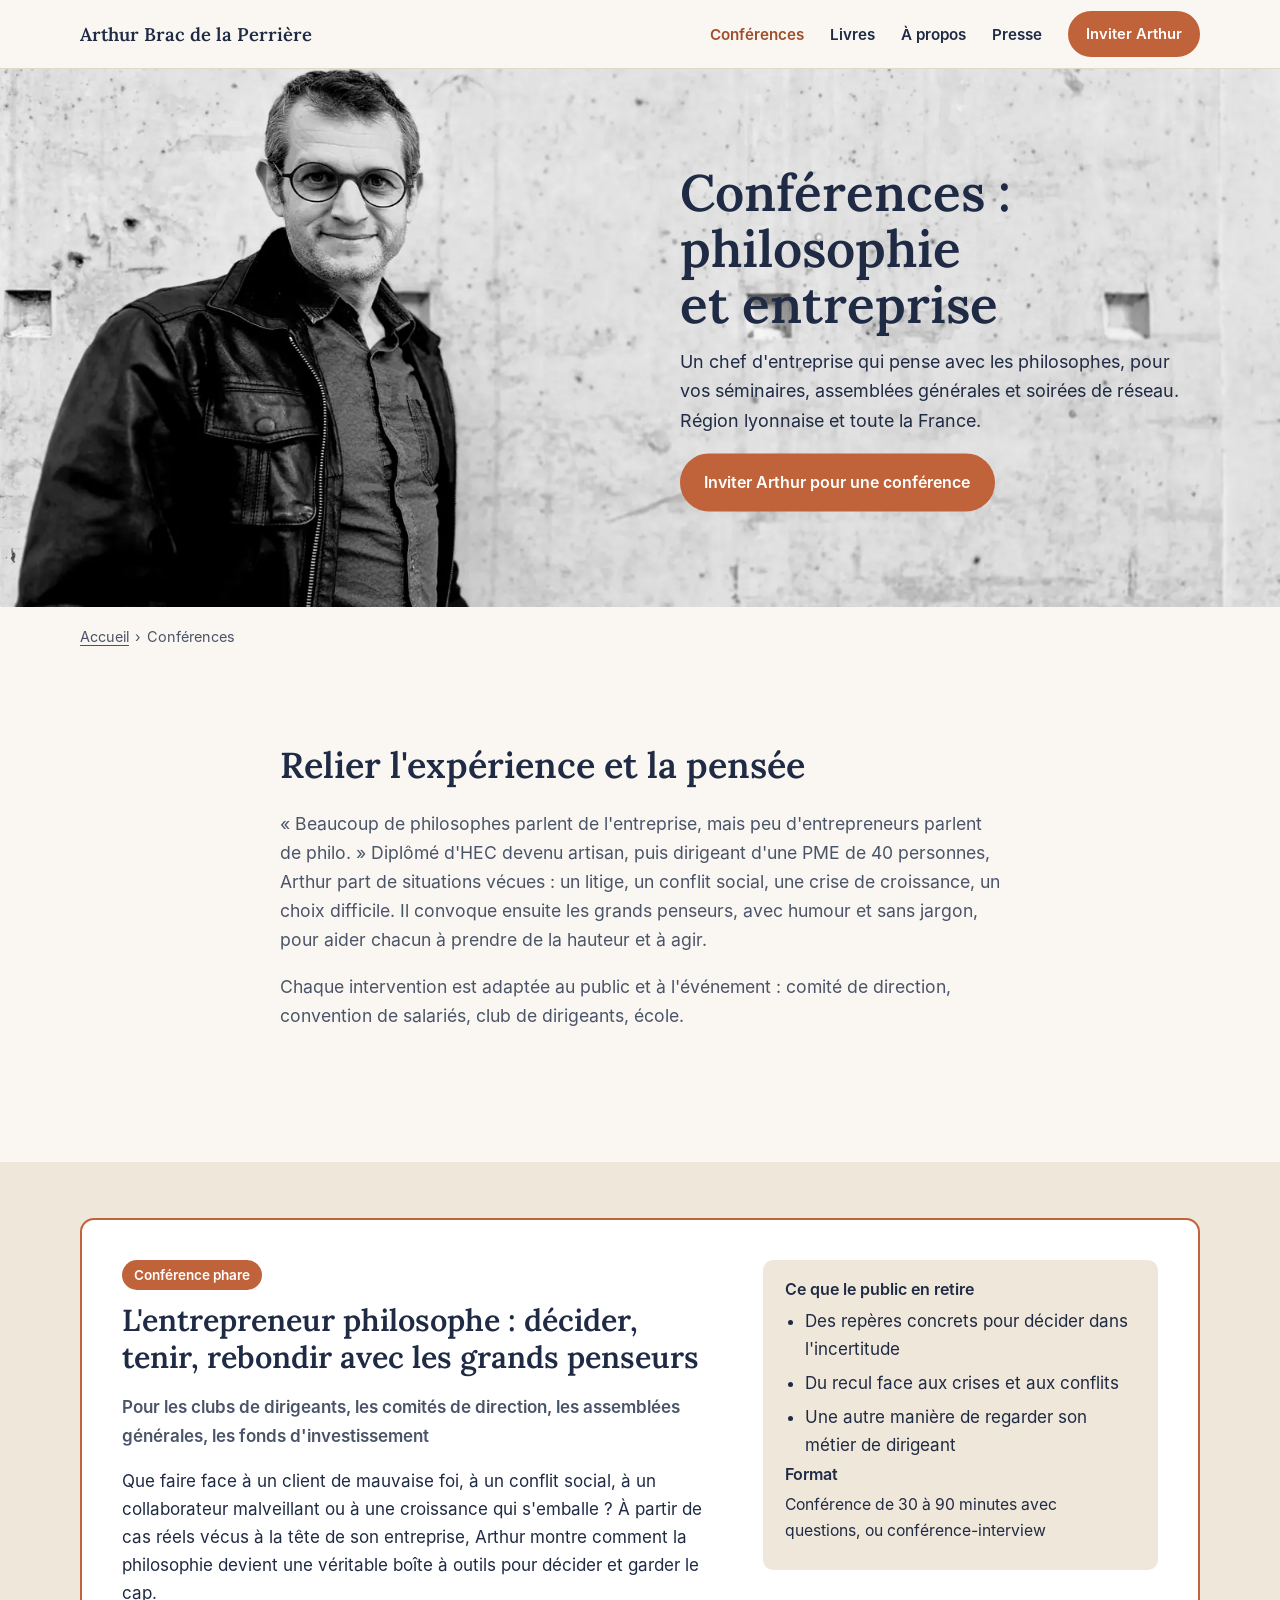
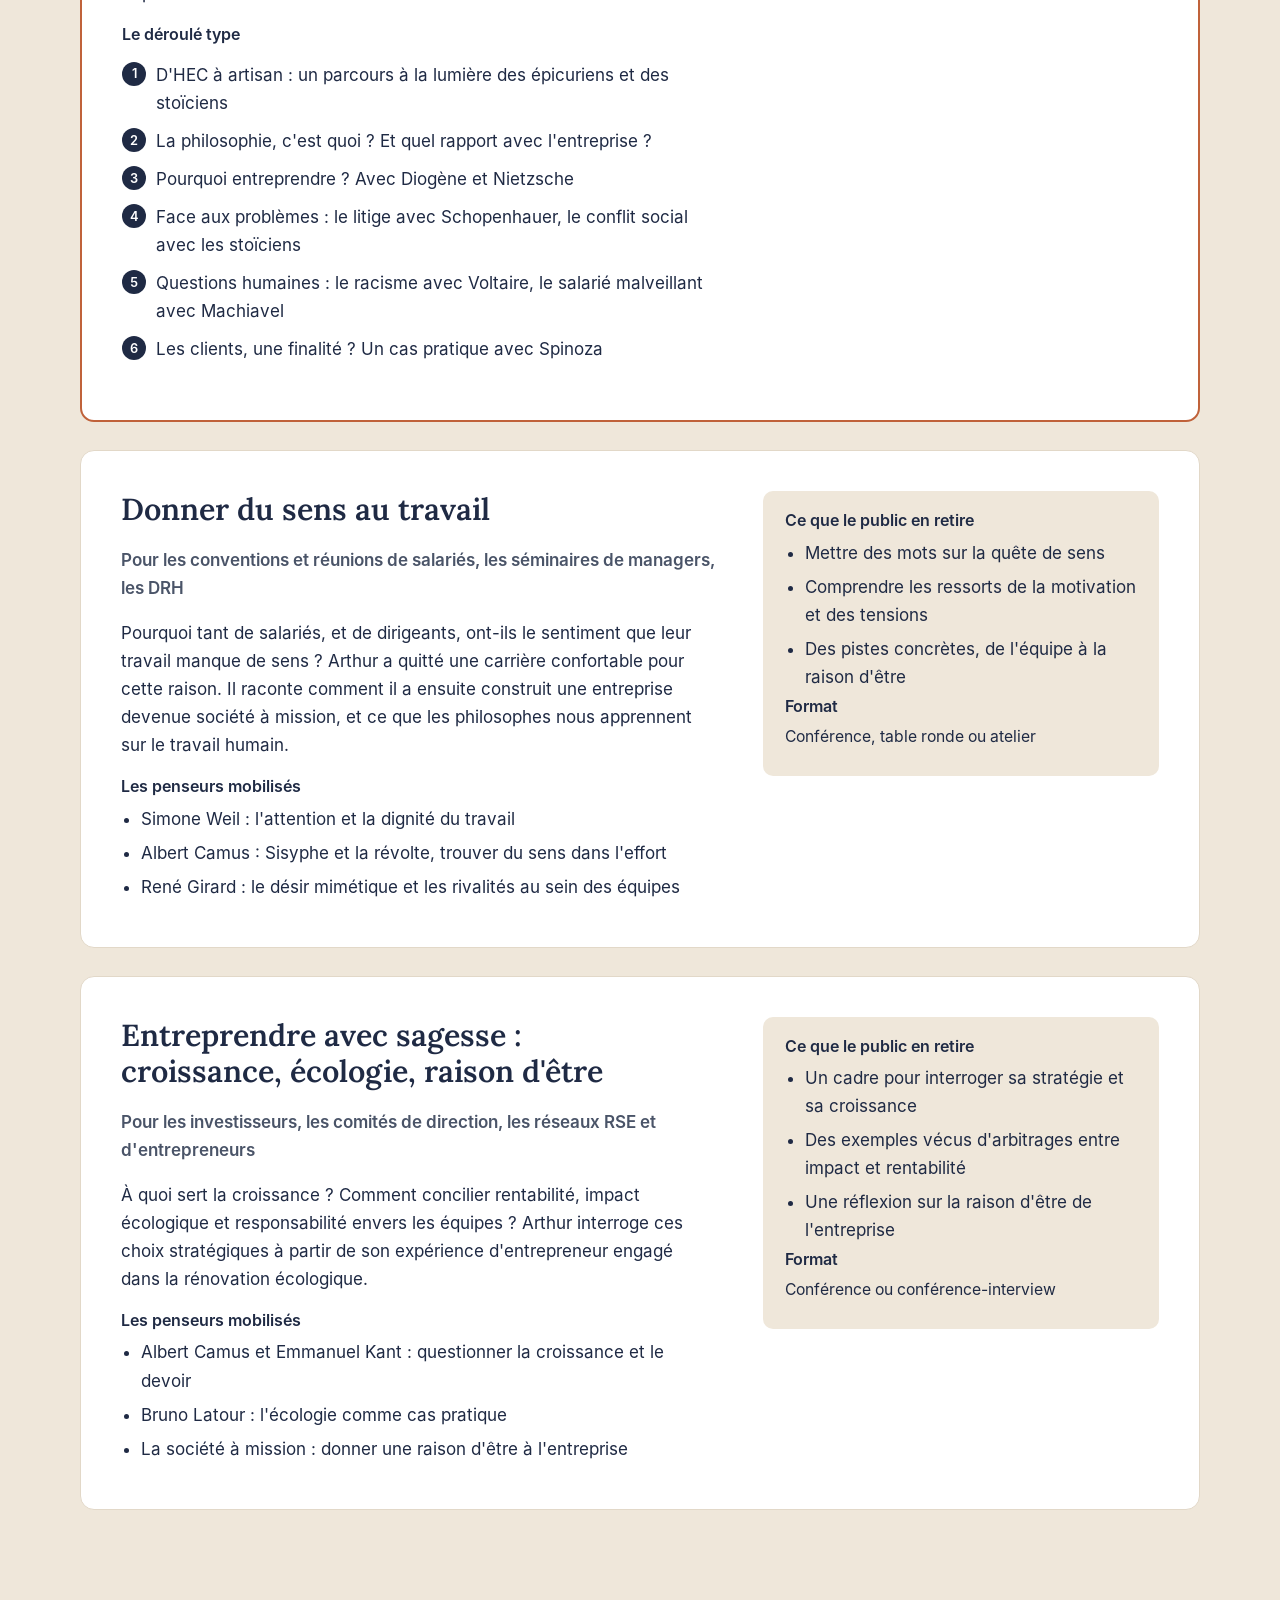
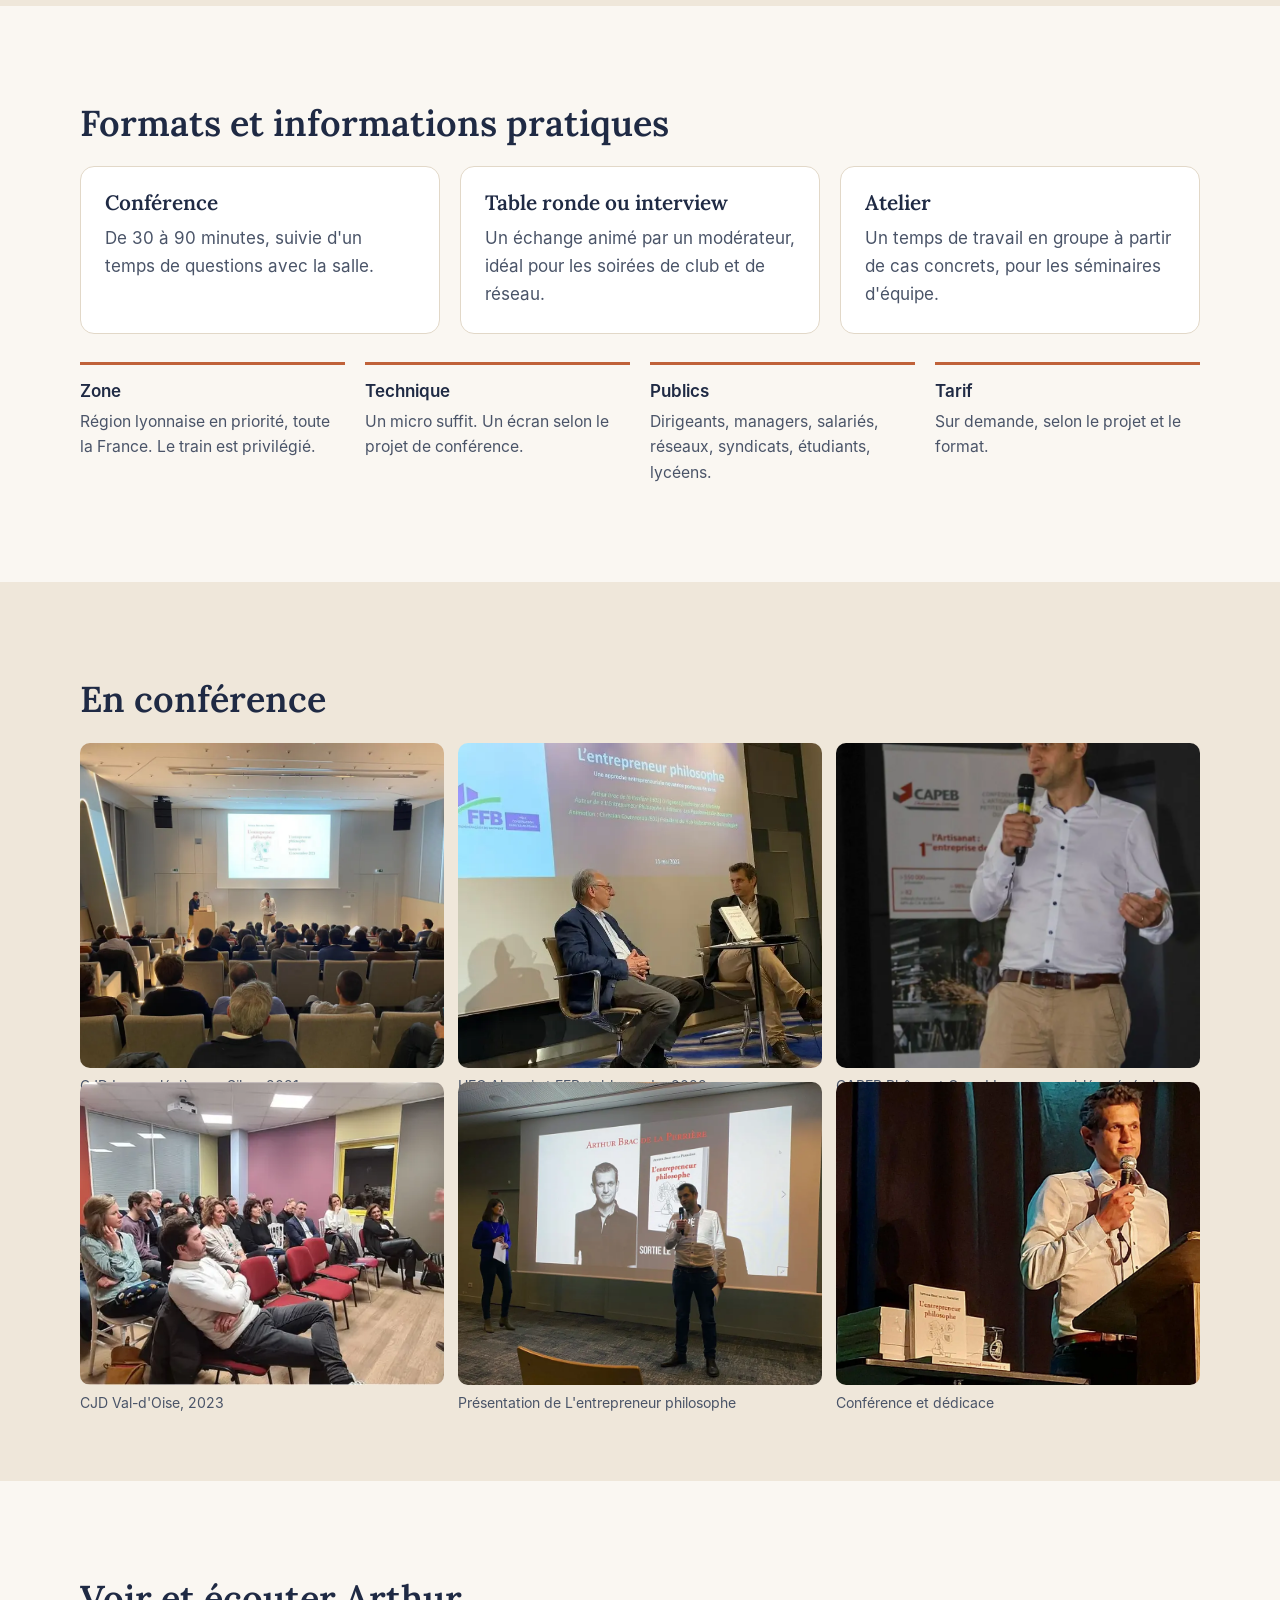
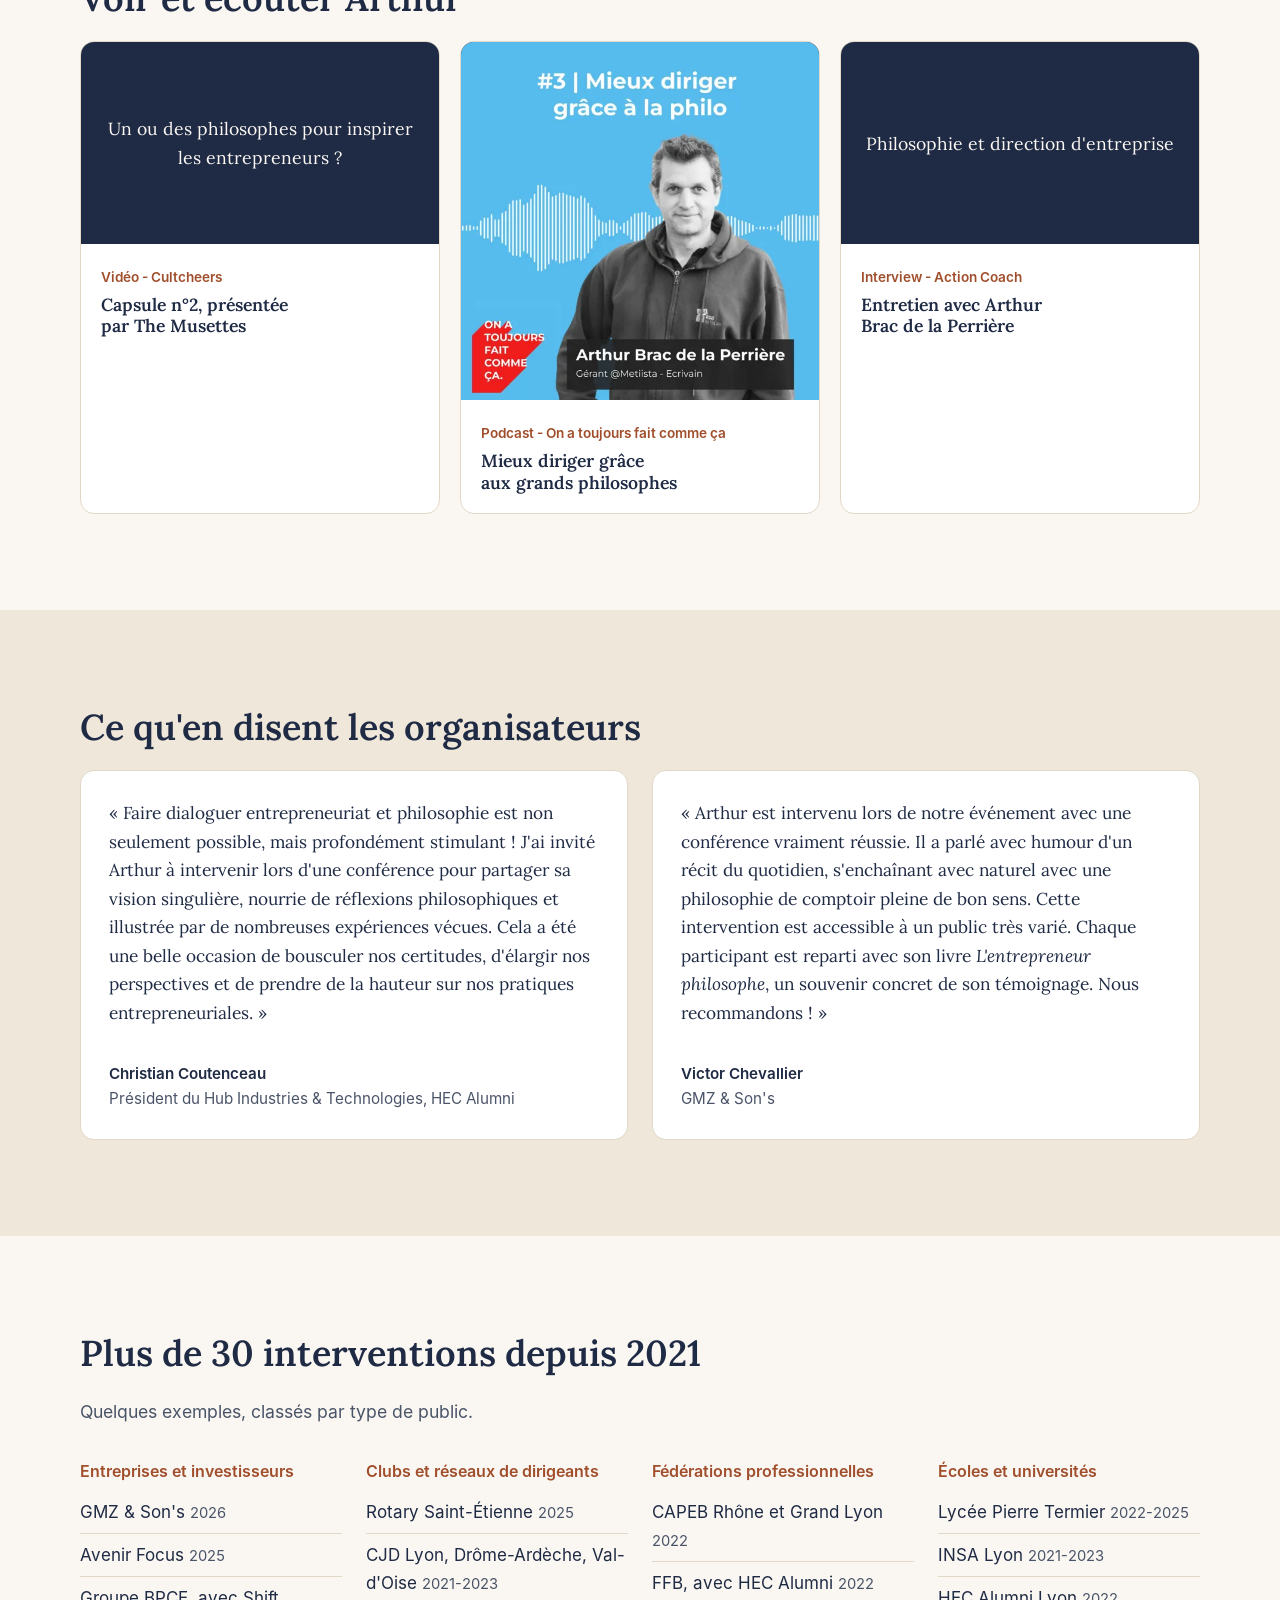
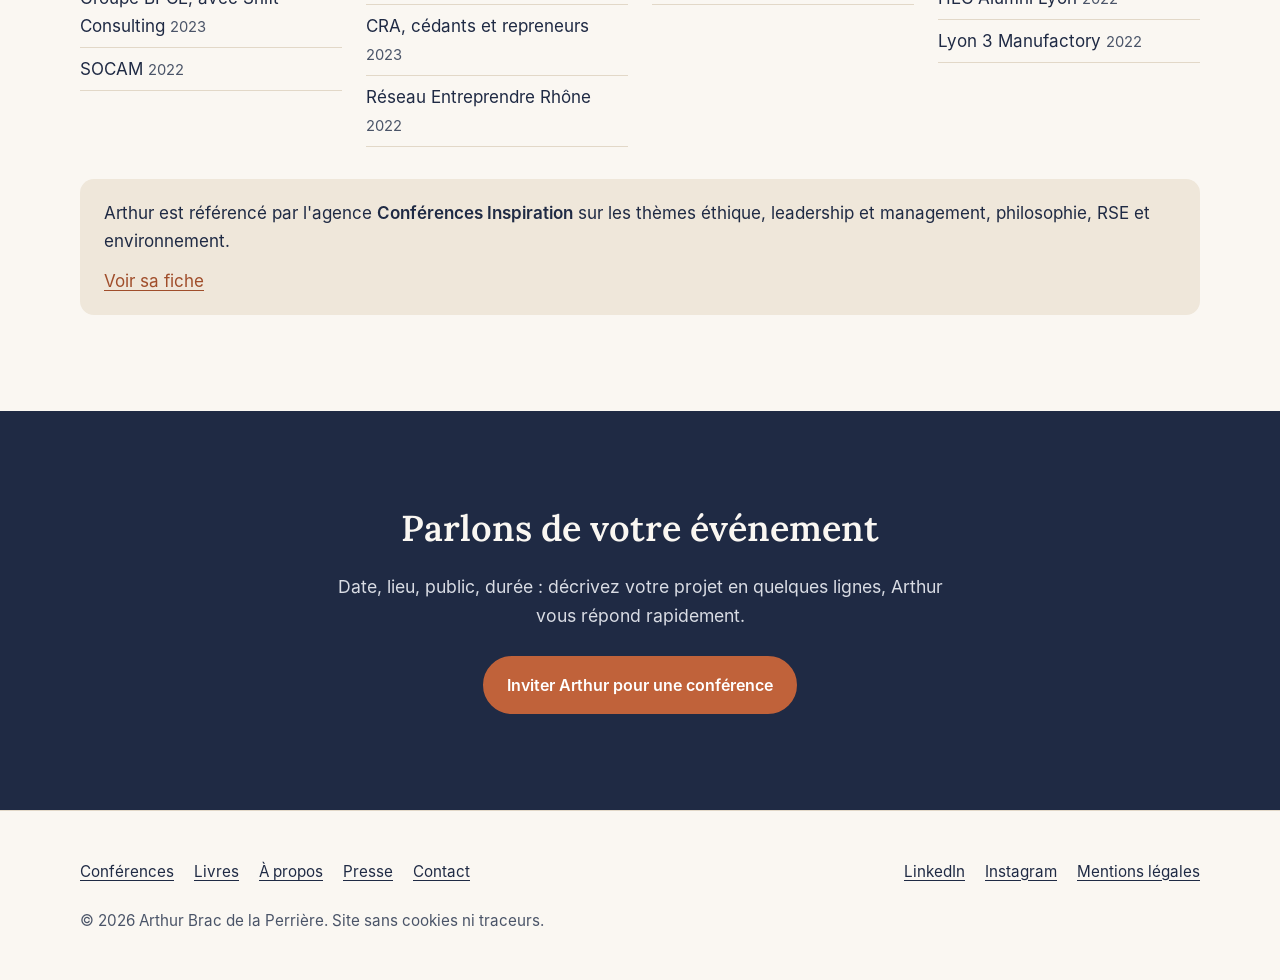
==== conferences/index.html @ 0fbf5bea "Page Conférences - première version ; espaces insécables" ====
<!doctype html>
<html lang="fr">
<head>
  <meta charset="utf-8">
  <meta name="viewport" content="width=device-width, initial-scale=1">
  <title>Conférences philosophie et entreprise, sens au travail - Arthur Brac de la Perrière</title>
  <meta name="description" content="Conférencier à Lyon et dans toute la France&nbsp;: philosophie et management, sens au travail, entrepreneuriat. Un chef d'entreprise qui utilise la philosophie, pour vos séminaires, AG et soirées de réseau.">
  <link rel="canonical" href="https://arthurbrac.fr/conferences/">

  <meta property="og:type" content="website">
  <meta property="og:locale" content="fr_FR">
  <meta property="og:site_name" content="Arthur Brac de la Perrière">
  <meta property="og:title" content="Conférences&nbsp;: l'entrepreneur philosophe, le sens au travail">
  <meta property="og:description" content="Des conférences qui relient l'expérience d'un chef d'entreprise et la pensée des grands philosophes. Lyon et toute la France.">
  <meta property="og:url" content="https://arthurbrac.fr/conferences/">
  <meta property="og:image" content="https://arthurbrac.fr/assets/img/partage.jpg">
  <meta name="twitter:card" content="summary_large_image">

  <link rel="preload" href="../assets/fonts/lora-var.woff" as="font" type="font/woff" crossorigin>
  <link rel="stylesheet" href="../assets/css/style.css">
  <link rel="icon" href="../assets/img/favicon.svg" type="image/svg+xml">

  <script type="application/ld+json">
  {
    "@context": "https://schema.org",
    "@graph": [
      {
        "@type": "Service",
        "name": "Conférences : philosophie et entreprise",
        "serviceType": "Conférence",
        "description": "Conférences pour dirigeants, managers et salariés sur la philosophie appliquée à l'entreprise, le sens au travail et l'entrepreneuriat.",
        "provider": { "@type": "Person", "@id": "https://arthurbrac.fr/#arthur", "name": "Arthur Brac de la Perrière", "url": "https://arthurbrac.fr/" },
        "areaServed": [ { "@type": "City", "name": "Lyon" }, { "@type": "Country", "name": "France" } ],
        "hasOfferCatalog": {
          "@type": "OfferCatalog",
          "name": "Conférences",
          "itemListElement": [
            { "@type": "Offer", "itemOffered": { "@type": "Service", "name": "L'entrepreneur philosophe : décider, tenir, rebondir avec les grands penseurs" } },
            { "@type": "Offer", "itemOffered": { "@type": "Service", "name": "Donner du sens au travail" } },
            { "@type": "Offer", "itemOffered": { "@type": "Service", "name": "Entreprendre avec sagesse" } }
          ]
        }
      },
      {
        "@type": "BreadcrumbList",
        "itemListElement": [
          { "@type": "ListItem", "position": 1, "name": "Accueil", "item": "https://arthurbrac.fr/" },
          { "@type": "ListItem", "position": 2, "name": "Conférences", "item": "https://arthurbrac.fr/conferences/" }
        ]
      }
    ]
  }
  </script>
</head>
<body>
  <a class="lien-evitement" href="#contenu">Aller au contenu</a>

  <header class="entete">
    <div class="conteneur entete__barre">
      <a class="marque" href="../">Arthur Brac de la Perrière</a>
      <button class="menu-bouton" type="button" aria-expanded="false" aria-controls="menu">Menu</button>
      <nav class="nav" id="menu" aria-label="Menu principal">
        <ul>
          <li><a href="./" aria-current="page">Conférences</a></li>
          <li><a href="../livres/">Livres</a></li>
          <li><a href="../a-propos/">À propos</a></li>
          <li><a href="../presse/">Presse</a></li>
          <li><a class="bouton" href="../contact/">Inviter Arthur</a></li>
        </ul>
      </nav>
    </div>
  </header>

  <main id="contenu">

    <!-- Bandeau -->
    <section class="bandeau">
      <img class="bandeau__image" src="../assets/img/photos/arthur-nb-large-1600.webp"
           srcset="../assets/img/photos/arthur-nb-large-800.webp 800w, ../assets/img/photos/arthur-nb-large-1600.webp 1600w"
           sizes="100vw" alt="Arthur Brac de la Perrière devant un mur de béton, en noir et blanc" width="1600" height="901" fetchpriority="high">
      <div class="bandeau__texte">
        <h1>Conférences&nbsp;: philosophie et entreprise</h1>
        <p>Un chef d'entreprise qui pense avec les philosophes, pour vos séminaires, assemblées générales et soirées de réseau. Région lyonnaise et toute la France.</p>
        <a class="bouton" href="../contact/">Inviter Arthur pour une conférence</a>
      </div>
    </section>

    <nav class="conteneur ariane" aria-label="Fil d'Ariane">
      <ol><li><a href="../">Accueil</a></li><li>Conférences</li></ol>
    </nav>

    <!-- Intro -->
    <section class="section" aria-labelledby="titre-approche">
      <div class="conteneur section__intro">
        <h2 id="titre-approche">Relier l'expérience et la pensée</h2>
        <p>«&nbsp;Beaucoup de philosophes parlent de l'entreprise, mais peu d'entrepreneurs parlent de philo.&nbsp;» Diplômé d'HEC devenu artisan, puis dirigeant d'une PME de 40 personnes, Arthur part de situations vécues&nbsp;: un litige, un conflit social, une crise de croissance, un choix difficile. Il convoque ensuite les grands penseurs, avec humour et sans jargon, pour aider chacun à prendre de la hauteur et à agir.</p>
        <p>Chaque intervention est adaptée au public et à l'événement&nbsp;: comité de direction, convention de salariés, club de dirigeants, école.</p>
      </div>
    </section>

    <!-- Les 3 conférences -->
    <section class="section section--sable" aria-labelledby="titre-catalogue" style="padding-top:56px">
      <div class="conteneur">
        <h2 id="titre-catalogue" class="visuellement-cache">Les conférences</h2>
        <div class="conf-liste">

          <article class="conf conf--phare" id="entrepreneur-philosophe">
            <div>
              <span class="conf__badge">Conférence phare</span>
              <h2>L'entrepreneur philosophe&nbsp;: décider, tenir, rebondir avec les grands penseurs</h2>
              <p class="conf__pour">Pour les clubs de dirigeants, les comités de direction, les assemblées générales, les fonds d'investissement</p>
              <p>Que faire face à un client de mauvaise foi, à un conflit social, à un collaborateur malveillant ou à une croissance qui s'emballe&nbsp;? À partir de cas réels vécus à la tête de son entreprise, Arthur montre comment la philosophie devient une véritable boîte à outils pour décider et garder le cap.</p>
              <h3>Le déroulé type</h3>
              <ol class="deroule">
                <li>D'HEC à artisan&nbsp;: un parcours à la lumière des épicuriens et des stoïciens</li>
                <li>La philosophie, c'est quoi&nbsp;? Et quel rapport avec l'entreprise&nbsp;?</li>
                <li>Pourquoi entreprendre&nbsp;? Avec Diogène et Nietzsche</li>
                <li>Face aux problèmes&nbsp;: le litige avec Schopenhauer, le conflit social avec les stoïciens</li>
                <li>Questions humaines&nbsp;: le racisme avec Voltaire, le salarié malveillant avec Machiavel</li>
                <li>Les clients, une finalité&nbsp;? Un cas pratique avec Spinoza</li>
              </ol>
            </div>
            <aside class="conf__cote">
              <h3>Ce que le public en retire</h3>
              <ul>
                <li>Des repères concrets pour décider dans l'incertitude</li>
                <li>Du recul face aux crises et aux conflits</li>
                <li>Une autre manière de regarder son métier de dirigeant</li>
              </ul>
              <h3>Format</h3>
              <p>Conférence de 30 à 90 minutes avec questions, ou conférence-interview</p>
            </aside>
          </article>

          <article class="conf" id="sens-au-travail">
            <div>
              <h2>Donner du sens au travail</h2>
              <p class="conf__pour">Pour les conventions et réunions de salariés, les séminaires de managers, les DRH</p>
              <p>Pourquoi tant de salariés, et de dirigeants, ont-ils le sentiment que leur travail manque de sens&nbsp;? Arthur a quitté une carrière confortable pour cette raison. Il raconte comment il a ensuite construit une entreprise devenue société à mission, et ce que les philosophes nous apprennent sur le travail humain.</p>
              <h3>Les penseurs mobilisés</h3>
              <ul>
                <li>Simone Weil&nbsp;: l'attention et la dignité du travail</li>
                <li>Albert Camus&nbsp;: Sisyphe et la révolte, trouver du sens dans l'effort</li>
                <li>René Girard&nbsp;: le désir mimétique et les rivalités au sein des équipes</li>
              </ul>
            </div>
            <aside class="conf__cote">
              <h3>Ce que le public en retire</h3>
              <ul>
                <li>Mettre des mots sur la quête de sens</li>
                <li>Comprendre les ressorts de la motivation et des tensions</li>
                <li>Des pistes concrètes, de l'équipe à la raison d'être</li>
              </ul>
              <h3>Format</h3>
              <p>Conférence, table ronde ou atelier</p>
            </aside>
          </article>

          <article class="conf" id="entreprendre-avec-sagesse">
            <div>
              <h2>Entreprendre avec sagesse&nbsp;: croissance, écologie, raison d'être</h2>
              <p class="conf__pour">Pour les investisseurs, les comités de direction, les réseaux RSE et d'entrepreneurs</p>
              <p>À quoi sert la croissance&nbsp;? Comment concilier rentabilité, impact écologique et responsabilité envers les équipes&nbsp;? Arthur interroge ces choix stratégiques à partir de son expérience d'entrepreneur engagé dans la rénovation écologique.</p>
              <h3>Les penseurs mobilisés</h3>
              <ul>
                <li>Albert Camus et Emmanuel Kant&nbsp;: questionner la croissance et le devoir</li>
                <li>Bruno Latour&nbsp;: l'écologie comme cas pratique</li>
                <li>La société à mission&nbsp;: donner une raison d'être à l'entreprise</li>
              </ul>
            </div>
            <aside class="conf__cote">
              <h3>Ce que le public en retire</h3>
              <ul>
                <li>Un cadre pour interroger sa stratégie et sa croissance</li>
                <li>Des exemples vécus d'arbitrages entre impact et rentabilité</li>
                <li>Une réflexion sur la raison d'être de l'entreprise</li>
              </ul>
              <h3>Format</h3>
              <p>Conférence ou conférence-interview</p>
            </aside>
          </article>

        </div>
      </div>
    </section>

    <!-- Formats et infos pratiques -->
    <section class="section" aria-labelledby="titre-formats">
      <div class="conteneur">
        <h2 id="titre-formats">Formats et informations pratiques</h2>
        <div class="cartes-3">
          <div class="carte"><h3>Conférence</h3><p>De 30 à 90 minutes, suivie d'un temps de questions avec la salle.</p></div>
          <div class="carte"><h3>Table ronde ou interview</h3><p>Un échange animé par un modérateur, idéal pour les soirées de club et de réseau.</p></div>
          <div class="carte"><h3>Atelier</h3><p>Un temps de travail en groupe à partir de cas concrets, pour les séminaires d'équipe.</p></div>
        </div>
        <div class="infos">
          <div><strong>Zone</strong><p>Région lyonnaise en priorité, toute la France. Le train est privilégié.</p></div>
          <div><strong>Technique</strong><p>Un micro suffit. Un écran selon le projet de conférence.</p></div>
          <div><strong>Publics</strong><p>Dirigeants, managers, salariés, réseaux, syndicats, étudiants, lycéens.</p></div>
          <div><strong>Tarif</strong><p>Sur demande, selon le projet et le format.</p></div>
        </div>
      </div>
    </section>

    <!-- Galerie -->
    <section class="section section--sable" aria-labelledby="titre-galerie">
      <div class="conteneur">
        <h2 id="titre-galerie">En conférence</h2>
        <div class="galerie galerie--simple">
          <figure>
            <img src="../assets/img/conferences/cjd-lyon-salle-2021-1000.webp" alt="Arthur Brac de la Perrière en conférence devant une salle comble au CJD Lyon" width="1000" height="750" loading="lazy">
            <figcaption>CJD Lyon, plénière au Silex, 2021</figcaption>
          </figure>
          <figure>
            <img src="../assets/img/conferences/hec-ffb-table-ronde-2022-1000.webp" alt="Table ronde L'entrepreneur philosophe avec Christian Coutenceau, HEC Alumni et FFB" width="694" height="562" loading="lazy">
            <figcaption>HEC Alumni et FFB, table ronde, 2022</figcaption>
          </figure>
          <figure>
            <img src="../assets/img/conferences/capeb-assemblee-generale-2022-1000.webp" alt="Arthur Brac de la Perrière au micro lors de l'assemblée générale de la CAPEB" width="777" height="1419" loading="lazy" style="object-position: center 20%">
            <figcaption>CAPEB Rhône et Grand Lyon, assemblée générale, 2022</figcaption>
          </figure>
          <figure>
            <img src="../assets/img/conferences/cjd-95-echange-2023-1000.webp" alt="Arthur Brac de la Perrière échangeant avec des dirigeants du CJD Val-d'Oise" width="1000" height="451" loading="lazy">
            <figcaption>CJD Val-d'Oise, 2023</figcaption>
          </figure>
          <figure>
            <img src="../assets/img/conferences/conference-ecran-presentation-1000.webp" alt="Arthur Brac de la Perrière présenté au public avant sa conférence" width="1000" height="770" loading="lazy">
            <figcaption>Présentation de L'entrepreneur philosophe</figcaption>
          </figure>
          <figure>
            <img src="../assets/img/conferences/conference-scene-pupitre-1000.webp" alt="Arthur Brac de la Perrière sur scène, micro en main, à côté de ses livres" width="1000" height="1334" loading="lazy" style="object-position: center 25%">
            <figcaption>Conférence et dédicace</figcaption>
          </figure>
        </div>
      </div>
    </section>

    <!-- Vidéos et podcasts -->
    <section class="section" aria-labelledby="titre-medias">
      <div class="conteneur">
        <h2 id="titre-medias">Voir et écouter Arthur</h2>
        <div class="medias">
          <a class="media" href="https://youtube.com/shorts/4iuUsK2J61Y" rel="noopener">
            <div class="media__vignette">Un ou des philosophes pour inspirer les entrepreneurs&nbsp;?</div>
            <div class="media__corps"><span class="media__type">Vidéo - Cultcheers</span><h3>Capsule n°2, présentée par The Musettes</h3></div>
          </a>
          <a class="media" href="https://youtu.be/JcBOMI2vMQs" rel="noopener">
            <div class="media__vignette"><img src="../assets/img/presse/podcast-on-a-toujours-fait-comme-ca.webp" alt="" width="600" height="600" loading="lazy" style="object-position: center 30%"></div>
            <div class="media__corps"><span class="media__type">Podcast - On a toujours fait comme ça</span><h3>Mieux diriger grâce aux grands philosophes</h3></div>
          </a>
          <a class="media" href="https://youtu.be/ymzHj69FdEE" rel="noopener">
            <div class="media__vignette">Philosophie et direction d'entreprise</div>
            <div class="media__corps"><span class="media__type">Interview - Action Coach</span><h3>Entretien avec Arthur Brac de la Perrière</h3></div>
          </a>
        </div>
      </div>
    </section>

    <!-- Témoignages -->
    <section class="section section--sable" aria-labelledby="titre-temoignages">
      <div class="conteneur">
        <h2 id="titre-temoignages">Ce qu'en disent les organisateurs</h2>
        <div class="temoignages">
          <figure class="temoignage">
            <blockquote><p>«&nbsp;Faire dialoguer entrepreneuriat et philosophie est non seulement possible, mais profondément stimulant&nbsp;! J'ai invité Arthur à intervenir lors d'une conférence pour partager sa vision singulière, nourrie de réflexions philosophiques et illustrée par de nombreuses expériences vécues. Cela a été une belle occasion de bousculer nos certitudes, d'élargir nos perspectives et de prendre de la hauteur sur nos pratiques entrepreneuriales.&nbsp;»</p></blockquote>
            <figcaption><strong>Christian Coutenceau</strong>Président du Hub Industries &amp; Technologies, HEC Alumni</figcaption>
          </figure>
          <figure class="temoignage">
            <blockquote><p>«&nbsp;Arthur est intervenu lors de notre événement avec une conférence vraiment réussie. Il a parlé avec humour d'un récit du quotidien, s'enchaînant avec naturel avec une philosophie de comptoir pleine de bon sens. Cette intervention est accessible à un public très varié. Chaque participant est reparti avec son livre <em>L'entrepreneur philosophe</em>, un souvenir concret de son témoignage. Nous recommandons&nbsp;!&nbsp;»</p></blockquote>
            <figcaption><strong>Victor Chevallier</strong>GMZ &amp; Son's</figcaption>
          </figure>
        </div>
      </div>
    </section>

    <!-- Références -->
    <section class="section" aria-labelledby="titre-refs">
      <div class="conteneur">
        <div class="section__intro">
          <h2 id="titre-refs">Plus de 30 interventions depuis 2021</h2>
          <p>Quelques exemples, classés par type de public.</p>
        </div>
        <div class="refs">
          <div>
            <h3>Entreprises et investisseurs</h3>
            <ul>
              <li>GMZ &amp; Son's <span>2026</span></li>
              <li>Avenir Focus <span>2025</span></li>
              <li>Groupe BPCE, avec Shift Consulting <span>2023</span></li>
              <li>SOCAM <span>2022</span></li>
            </ul>
          </div>
          <div>
            <h3>Clubs et réseaux de dirigeants</h3>
            <ul>
              <li>Rotary Saint-Étienne <span>2025</span></li>
              <li>CJD Lyon, Drôme-Ardèche, Val-d'Oise <span>2021-2023</span></li>
              <li>CRA, cédants et repreneurs <span>2023</span></li>
              <li>Réseau Entreprendre Rhône <span>2022</span></li>
            </ul>
          </div>
          <div>
            <h3>Fédérations professionnelles</h3>
            <ul>
              <li>CAPEB Rhône et Grand Lyon <span>2022</span></li>
              <li>FFB, avec HEC Alumni <span>2022</span></li>
            </ul>
          </div>
          <div>
            <h3>Écoles et universités</h3>
            <ul>
              <li>Lycée Pierre Termier <span>2022-2025</span></li>
              <li>INSA Lyon <span>2021-2023</span></li>
              <li>HEC Alumni Lyon <span>2022</span></li>
              <li>Lyon 3 Manufactory <span>2022</span></li>
            </ul>
          </div>
        </div>
        <div class="encart-agence">
          <p>Arthur est référencé par l'agence <strong>Conférences Inspiration</strong> sur les thèmes éthique, leadership et management, philosophie, RSE et environnement.</p>
          <a href="https://www.conferences-inspiration.com/conferenciers/arthur-brac-de-la-perriere/" rel="noopener">Voir sa fiche</a>
        </div>
      </div>
    </section>

    <!-- Appel final -->
    <section class="section appel" aria-labelledby="titre-appel">
      <div class="conteneur">
        <h2 id="titre-appel">Parlons de votre événement</h2>
        <p>Date, lieu, public, durée&nbsp;: décrivez votre projet en quelques lignes, Arthur vous répond rapidement.</p>
        <a class="bouton" href="../contact/">Inviter Arthur pour une conférence</a>
      </div>
    </section>

  </main>

  <footer class="pied">
    <div class="conteneur">
      <div class="pied__grille">
        <ul>
          <li><a href="./">Conférences</a></li>
          <li><a href="../livres/">Livres</a></li>
          <li><a href="../a-propos/">À propos</a></li>
          <li><a href="../presse/">Presse</a></li>
          <li><a href="../contact/">Contact</a></li>
        </ul>
        <ul>
          <li><a href="https://www.linkedin.com/in/arthurbrac/" rel="noopener">LinkedIn</a></li>
          <li><a href="https://www.instagram.com/arthurbrac/" rel="noopener">Instagram</a></li>
          <li><a href="../mentions-legales/">Mentions légales</a></li>
        </ul>
      </div>
      <p class="pied__mention">© 2026 Arthur Brac de la Perrière. Site sans cookies ni traceurs.</p>
    </div>
  </footer>

  <script src="../assets/js/menu.js" defer></script>
</body>
</html>
---- assets/css/style.css ----
/* =========================================================
   Site d'Arthur Brac de la Perrière - feuille de style
   Pour changer une couleur du site : modifier les valeurs
   dans le bloc :root ci-dessous, elles s'appliquent partout.
   ========================================================= */

@font-face {
  font-family: "Lora";
  src: url("../fonts/lora-var.woff") format("woff");
  font-weight: 400 700;
  font-style: normal;
  font-display: swap;
}
@font-face {
  font-family: "Lora";
  src: url("../fonts/lora-italic-var.woff") format("woff");
  font-weight: 400 700;
  font-style: italic;
  font-display: swap;
}
@font-face {
  font-family: "Inter";
  src: url("../fonts/inter-400.woff") format("woff");
  font-weight: 400;
  font-style: normal;
  font-display: swap;
}
@font-face {
  font-family: "Inter";
  src: url("../fonts/inter-600.woff") format("woff");
  font-weight: 600;
  font-style: normal;
  font-display: swap;
}

:root {
  --papier: #FAF7F2;      /* fond général */
  --sable: #EFE7DA;       /* fond des sections alternées */
  --encre: #1F2A44;       /* texte et titres */
  --encre-douce: #4A5468; /* texte secondaire */
  --accent: #C0623A;      /* terracotta : boutons et liens forts */
  --accent-fonce: #A04E2B;
  --trait: #E2D8C8;       /* filets et bordures */
  --blanc: #FFFFFF;

  --serif: "Lora", Georgia, "Times New Roman", serif;
  --sans: "Inter", system-ui, -apple-system, "Segoe UI", Roboto, Arial, sans-serif;

  --largeur: 1120px;
  --rayon: 14px;
}

*, *::before, *::after { box-sizing: border-box; }

html { -webkit-text-size-adjust: 100%; scroll-behavior: smooth; }
@media (prefers-reduced-motion: reduce) { html { scroll-behavior: auto; } }

body {
  margin: 0;
  background: var(--papier);
  color: var(--encre);
  font-family: var(--sans);
  font-size: 1.0625rem;
  line-height: 1.65;
}

img { max-width: 100%; height: auto; display: block; }

a { color: var(--accent-fonce); text-underline-offset: 3px; }
a:hover { color: var(--accent); }

:focus-visible { outline: 3px solid var(--accent); outline-offset: 3px; border-radius: 4px; }

h1, h2, h3 {
  font-family: var(--serif);
  font-weight: 600;
  line-height: 1.2;
  color: var(--encre);
  margin: 0 0 0.6em;
  text-wrap: balance;
}
h2 { font-size: clamp(1.6rem, 1.2rem + 1.6vw, 2.25rem); }
h3 { font-size: 1.3rem; }
p { margin: 0 0 1em; }

.conteneur { width: min(var(--largeur), 100% - 32px); margin-inline: auto; }

.lien-evitement {
  position: absolute; left: -999px; top: 8px;
  background: var(--encre); color: var(--blanc); padding: 8px 14px; border-radius: 8px; z-index: 100;
}
.lien-evitement:focus { left: 8px; }

/* ---------- Boutons ---------- */
.bouton {
  display: inline-block;
  font-family: var(--sans);
  font-weight: 600;
  font-size: 1rem;
  text-decoration: none;
  padding: 0.85em 1.4em;
  border-radius: 999px;
  border: 2px solid var(--accent);
  background: var(--accent);
  color: var(--blanc);
  transition: background 0.15s, border-color 0.15s;
}
.bouton:hover { background: var(--accent-fonce); border-color: var(--accent-fonce); color: var(--blanc); }
.bouton--secondaire { background: transparent; color: var(--encre); border-color: var(--encre); }
.bouton--secondaire:hover { background: var(--encre); border-color: var(--encre); color: var(--blanc); }

/* ---------- En-tête ---------- */
.entete {
  position: sticky; top: 0; z-index: 50;
  background: rgba(250, 247, 242, 0.96);
  border-bottom: 1px solid var(--trait);
}
.entete__barre {
  display: flex; align-items: center; justify-content: space-between; gap: 16px;
  min-height: 68px;
}
.marque {
  font-family: var(--serif); font-weight: 600; font-size: 1.15rem;
  color: var(--encre); text-decoration: none; line-height: 1.2;
}
.marque:hover { color: var(--encre); }
.nav ul { list-style: none; margin: 0; padding: 0; display: flex; gap: 26px; align-items: center; }
.nav a { color: var(--encre); text-decoration: none; font-weight: 600; font-size: 0.95rem; }
.nav a:hover, .nav a[aria-current="page"] { color: var(--accent-fonce); }
.nav .bouton { color: var(--blanc); padding: 0.6em 1.1em; font-size: 0.92rem; }

.menu-bouton {
  display: none;
  background: none; border: 2px solid var(--encre); border-radius: 10px;
  padding: 8px 12px; font: 600 0.9rem var(--sans); color: var(--encre); cursor: pointer;
}

@media (max-width: 880px) {
  .menu-bouton { display: block; }
  .nav { display: none; position: absolute; left: 0; right: 0; top: 100%;
         background: var(--papier); border-bottom: 1px solid var(--trait); }
  .nav.ouvert { display: block; }
  .nav ul { flex-direction: column; align-items: stretch; gap: 0; padding: 8px 16px 18px; }
  .nav li a { display: block; padding: 12px 4px; font-size: 1.05rem; border-bottom: 1px solid var(--trait); }
  .nav li:last-child a { border: 2px solid var(--accent); margin-top: 14px; text-align: center; }
}

/* ---------- Sections ---------- */
.section { padding: clamp(56px, 8vw, 96px) 0; }
.section--sable { background: var(--sable); }
.section__intro { max-width: 720px; margin-bottom: 36px; }
.section__intro p { color: var(--encre-douce); font-size: 1.1rem; }

/* ---------- Héros (accueil) ---------- */
.heros { padding: clamp(40px, 6vw, 80px) 0 clamp(48px, 7vw, 88px); }
.heros__grille { display: grid; grid-template-columns: 1.15fr 0.85fr; gap: clamp(28px, 5vw, 64px); align-items: center; }
.heros__accroche {
  font-family: var(--serif); font-weight: 600;
  font-size: clamp(2.1rem, 1.3rem + 3.4vw, 3.6rem);
  line-height: 1.1; margin: 0 0 18px; text-wrap: balance;
}
.heros h1 {
  font-family: var(--sans); font-weight: 600; font-size: 1.1rem;
  color: var(--encre-douce); margin: 0 0 22px; line-height: 1.5;
}
.heros__texte { font-size: 1.12rem; max-width: 560px; }
.heros__actions { display: flex; flex-wrap: wrap; gap: 12px; margin-top: 28px; }
.heros__portrait img, .heros__portrait .provisoire {
  width: 100%; aspect-ratio: 4 / 5; object-fit: cover; border-radius: var(--rayon);
}
.provisoire {
  display: grid; place-items: center; text-align: center; padding: 24px;
  background: repeating-linear-gradient(135deg, var(--sable), var(--sable) 14px, #E8DECD 14px, #E8DECD 28px);
  color: var(--encre-douce); font-weight: 600;
}
@media (max-width: 880px) {
  .heros__grille { grid-template-columns: 1fr; }
  .heros__portrait { order: -1; max-width: 240px; }
}

/* ---------- Chiffres clés ---------- */
.chiffres { display: grid; grid-template-columns: repeat(3, 1fr); gap: 20px; margin: 0; padding: 0; list-style: none; }
.chiffres li { background: var(--blanc); border: 1px solid var(--trait); border-radius: var(--rayon); padding: 24px; }
.chiffres strong { display: block; font-family: var(--serif); font-size: 2.2rem; color: var(--accent-fonce); line-height: 1.1; margin-bottom: 6px; }
.chiffres span { color: var(--encre-douce); }
@media (max-width: 720px) { .chiffres { grid-template-columns: 1fr; } }

/* ---------- Références (bandeau de noms) ---------- */
.references { text-align: center; }
.references p { color: var(--encre-douce); margin-bottom: 18px; }
.references ul { list-style: none; margin: 0; padding: 0; display: flex; flex-wrap: wrap; justify-content: center; gap: 12px 30px; }
.references li { font-family: var(--serif); font-size: 1.15rem; font-weight: 600; color: var(--encre); opacity: 0.8; }
.caution { margin-top: 26px; font-size: 0.98rem; }

/* ---------- Bloc conférence phare ---------- */
.phare { display: grid; grid-template-columns: 1fr 1fr; gap: clamp(28px, 5vw, 56px); align-items: start; }
.phare__carte { background: var(--blanc); border: 1px solid var(--trait); border-radius: var(--rayon); padding: clamp(24px, 4vw, 36px); }
.phare__carte ul { padding-left: 1.2em; margin: 0 0 22px; }
.phare__carte li { margin-bottom: 8px; }
.autres { display: grid; gap: 16px; }
.autres article { border-left: 3px solid var(--accent); padding: 4px 0 4px 18px; }
.autres h3 { margin-bottom: 4px; }
.autres p { color: var(--encre-douce); margin: 0; }
@media (max-width: 880px) { .phare { grid-template-columns: 1fr; } }

/* ---------- Citations ---------- */
.citation { max-width: 860px; margin: 0 auto; text-align: center; }
.citation blockquote { margin: 0; }
.citation p {
  font-family: var(--serif); font-style: italic;
  font-size: clamp(1.4rem, 1rem + 1.8vw, 2.1rem); line-height: 1.35; margin-bottom: 18px;
}
.citation figcaption { font-weight: 600; color: var(--encre-douce); }

.temoignages { display: grid; grid-template-columns: 1fr 1fr; gap: 24px; }
.temoignage { background: var(--blanc); border: 1px solid var(--trait); border-radius: var(--rayon); padding: 28px; margin: 0; display: flex; flex-direction: column; }
.temoignage blockquote { margin: 0 0 16px; }
.temoignage p { font-family: var(--serif); font-size: 1.08rem; }
.temoignage figcaption { margin-top: auto; font-size: 0.95rem; color: var(--encre-douce); }
.temoignage figcaption strong { color: var(--encre); display: block; }
@media (max-width: 760px) { .temoignages { grid-template-columns: 1fr; } }

/* ---------- Livres (aperçu) ---------- */
.livres-apercu { display: grid; grid-template-columns: 1fr 1fr; gap: 28px; }
.livre-carte { display: grid; grid-template-columns: 150px 1fr; gap: 22px; align-items: start; background: var(--blanc); border: 1px solid var(--trait); border-radius: var(--rayon); padding: 22px; }
.livre-carte img { border-radius: 6px; box-shadow: 0 6px 18px rgba(31, 42, 68, 0.18); }
.livre-carte .etiquette { display: inline-block; font-size: 0.85rem; font-weight: 600; color: var(--accent-fonce); margin-bottom: 6px; }
.livre-carte p { color: var(--encre-douce); font-size: 0.98rem; }
@media (max-width: 860px) { .livres-apercu { grid-template-columns: 1fr; } }
@media (max-width: 460px) { .livre-carte { grid-template-columns: 1fr; } .livre-carte img { max-width: 170px; } }

/* ---------- Appel final ---------- */
.appel { background: var(--encre); color: var(--papier); text-align: center; }
.appel h2 { color: var(--papier); }
.appel p { max-width: 640px; margin: 0 auto 26px; color: #D9DCE4; font-size: 1.1rem; }

/* ---------- Pied de page ---------- */
.pied { padding: 48px 0 32px; border-top: 1px solid var(--trait); font-size: 0.95rem; }
.pied__grille { display: flex; flex-wrap: wrap; justify-content: space-between; gap: 24px; }
.pied ul { list-style: none; margin: 0; padding: 0; display: flex; flex-wrap: wrap; gap: 8px 20px; }
.pied a { color: var(--encre); }
.pied__mention { color: var(--encre-douce); margin-top: 24px; }

/* Texte lu par Google et les lecteurs d'écran, mais invisible à l'écran */
.visuellement-cache {
  position: absolute !important; width: 1px; height: 1px; padding: 0; margin: -1px;
  overflow: hidden; clip: rect(0 0 0 0); white-space: nowrap; border: 0;
}

/* =========================================================
   Pages intérieures
   ========================================================= */

/* Fil d'Ariane */
.ariane { font-size: 0.9rem; color: var(--encre-douce); padding-top: 18px; }
.ariane ol { list-style: none; margin: 0; padding: 0; display: flex; flex-wrap: wrap; gap: 6px; }
.ariane li + li::before { content: "›"; margin-right: 6px; color: var(--encre-douce); }
.ariane a { color: var(--encre-douce); }

/* Bandeau photo en haut de page */
.bandeau { position: relative; background: #E9E6E1; overflow: hidden; }
.bandeau__image { width: 100%; height: clamp(320px, 42vw, 560px); object-fit: cover; object-position: left center; }
.bandeau__texte {
  position: absolute; top: 50%; right: max(16px, calc((100% - var(--largeur)) / 2));
  transform: translateY(-50%); width: min(520px, 46%);
}
.bandeau__texte h1 { font-size: clamp(2rem, 1.2rem + 2.6vw, 3.2rem); line-height: 1.1; margin-bottom: 14px; }
.bandeau__texte p { font-size: 1.12rem; color: var(--encre); }
@media (max-width: 820px) {
  .bandeau__image { height: 260px; object-position: 20% center; }
  .bandeau__texte { position: static; transform: none; width: auto; padding: 28px 16px 8px; }
  .bandeau { background: var(--papier); }
}

/* Fiches conférences */
.conf-liste { display: grid; gap: 28px; }
.conf {
  background: var(--blanc); border: 1px solid var(--trait); border-radius: var(--rayon);
  padding: clamp(24px, 4vw, 40px); display: grid; grid-template-columns: 1.2fr 0.8fr; gap: clamp(20px, 4vw, 48px);
}
.conf--phare { border: 2px solid var(--accent); }
.conf__badge { display: inline-block; background: var(--accent); color: var(--blanc); font-size: 0.85rem; font-weight: 600; padding: 4px 12px; border-radius: 999px; margin-bottom: 12px; }
.conf h2 { font-size: clamp(1.4rem, 1.1rem + 1.2vw, 1.9rem); }
.conf__pour { color: var(--encre-douce); font-weight: 600; }
.conf h3 { font-family: var(--sans); font-size: 1rem; font-weight: 600; margin: 18px 0 8px; }
.conf ul { padding-left: 1.2em; margin: 0; }
.conf li { margin-bottom: 6px; }
.conf__cote { background: var(--sable); border-radius: 10px; padding: 20px 22px; align-self: start; }
.conf__cote h3 { margin-top: 0; }
.conf__cote p { margin: 0 0 6px; font-size: 0.98rem; }
.deroule { counter-reset: etape; list-style: none; padding: 0 !important; }
.deroule li { counter-increment: etape; position: relative; padding-left: 34px; margin-bottom: 10px; }
.deroule li::before {
  content: counter(etape); position: absolute; left: 0; top: 1px;
  width: 24px; height: 24px; border-radius: 50%; background: var(--encre); color: var(--blanc);
  font-size: 0.8rem; font-weight: 600; display: grid; place-items: center;
}
@media (max-width: 820px) { .conf { grid-template-columns: 1fr; } }

/* Formats et infos pratiques */
.cartes-3 { display: grid; grid-template-columns: repeat(3, 1fr); gap: 20px; }
.carte { background: var(--blanc); border: 1px solid var(--trait); border-radius: var(--rayon); padding: 24px; }
.carte h3 { margin-bottom: 8px; }
.carte p { margin: 0; color: var(--encre-douce); }
.infos { display: grid; grid-template-columns: repeat(4, 1fr); gap: 20px; margin-top: 28px; }
.infos div { border-top: 3px solid var(--accent); padding-top: 12px; }
.infos strong { display: block; margin-bottom: 4px; }
.infos p { margin: 0; color: var(--encre-douce); font-size: 0.98rem; }
@media (max-width: 900px) { .cartes-3 { grid-template-columns: 1fr; } .infos { grid-template-columns: 1fr 1fr; } }
@media (max-width: 520px) { .infos { grid-template-columns: 1fr; } }

/* Galerie photos */
.galerie { display: grid; grid-template-columns: repeat(6, 1fr); gap: 14px; }
.galerie figure { margin: 0; position: relative; }
.galerie img { width: 100%; height: 100%; object-fit: cover; border-radius: 10px; aspect-ratio: 4 / 3; }
.galerie figcaption { font-size: 0.88rem; color: var(--encre-douce); margin-top: 6px; }
.galerie .g-large { grid-column: span 4; }
.galerie .g-moyen { grid-column: span 2; }
.galerie .g-tiers { grid-column: span 2; }
.galerie .g-large img { aspect-ratio: 16 / 9; }
.galerie .g-moyen img { aspect-ratio: auto; height: calc(100% - 28px); }
@media (max-width: 820px) {
  .galerie { grid-template-columns: 1fr 1fr; }
  .galerie .g-large { grid-column: span 2; }
  .galerie .g-moyen, .galerie .g-tiers { grid-column: span 1; }
  .galerie .g-moyen img { aspect-ratio: 4 / 5; height: auto; }
}

/* Vidéos et podcasts */
.medias { display: grid; grid-template-columns: repeat(3, 1fr); gap: 20px; }
.media { display: flex; flex-direction: column; background: var(--blanc); border: 1px solid var(--trait); border-radius: var(--rayon); overflow: hidden; text-decoration: none; color: var(--encre); transition: border-color 0.15s; }
.media:hover { border-color: var(--accent); color: var(--encre); }
.media__vignette { aspect-ratio: 16 / 9; background: var(--encre); color: var(--papier); display: grid; place-items: center; font-family: var(--serif); font-size: 1.1rem; padding: 16px; text-align: center; }
.media__vignette img { width: 100%; height: 100%; object-fit: cover; }
.media__corps { padding: 18px 20px 20px; }
.media__type { font-size: 0.85rem; font-weight: 600; color: var(--accent-fonce); }
.media__corps h3 { font-size: 1.1rem; margin: 4px 0 0; }
@media (max-width: 900px) { .medias { grid-template-columns: 1fr; } }

/* Références par public */
.refs { display: grid; grid-template-columns: repeat(4, 1fr); gap: 24px; }
.refs h3 { font-family: var(--sans); font-size: 1rem; font-weight: 600; color: var(--accent-fonce); margin-bottom: 10px; }
.refs ul { list-style: none; padding: 0; margin: 0; }
.refs li { padding: 7px 0; border-bottom: 1px solid var(--trait); }
.refs li span { color: var(--encre-douce); font-size: 0.92rem; }
@media (max-width: 900px) { .refs { grid-template-columns: 1fr 1fr; } }
@media (max-width: 520px) { .refs { grid-template-columns: 1fr; } }

.encart-agence { margin-top: 32px; padding: 20px 24px; border-radius: var(--rayon); background: var(--sable); display: flex; flex-wrap: wrap; gap: 12px 24px; align-items: center; justify-content: space-between; }
.encart-agence p { margin: 0; }
.galerie--simple { grid-template-columns: repeat(3, 1fr); }
.galerie--simple img { aspect-ratio: 4 / 3; }
@media (max-width: 820px) { .galerie--simple { grid-template-columns: 1fr 1fr; } }
@media (max-width: 480px) { .galerie--simple { grid-template-columns: 1fr; } }
.media__vignette:has(img) { padding: 0; }
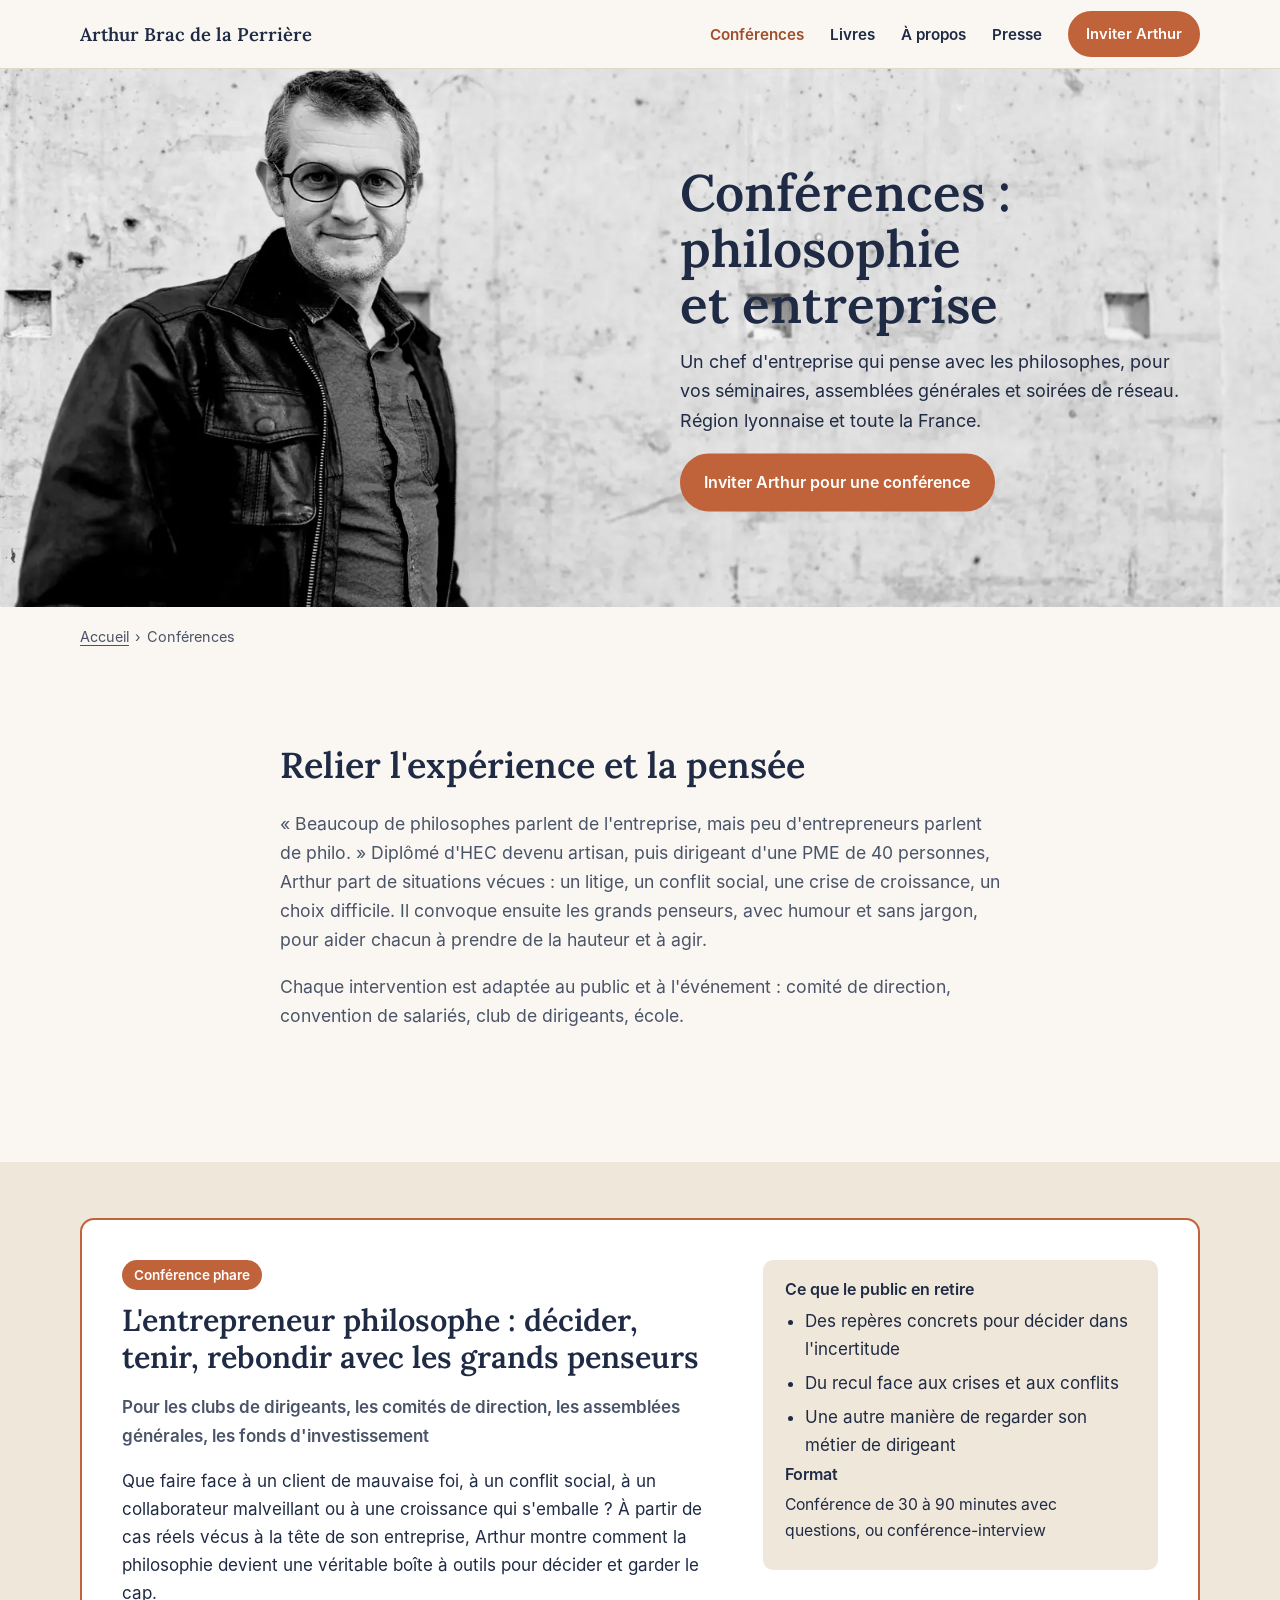
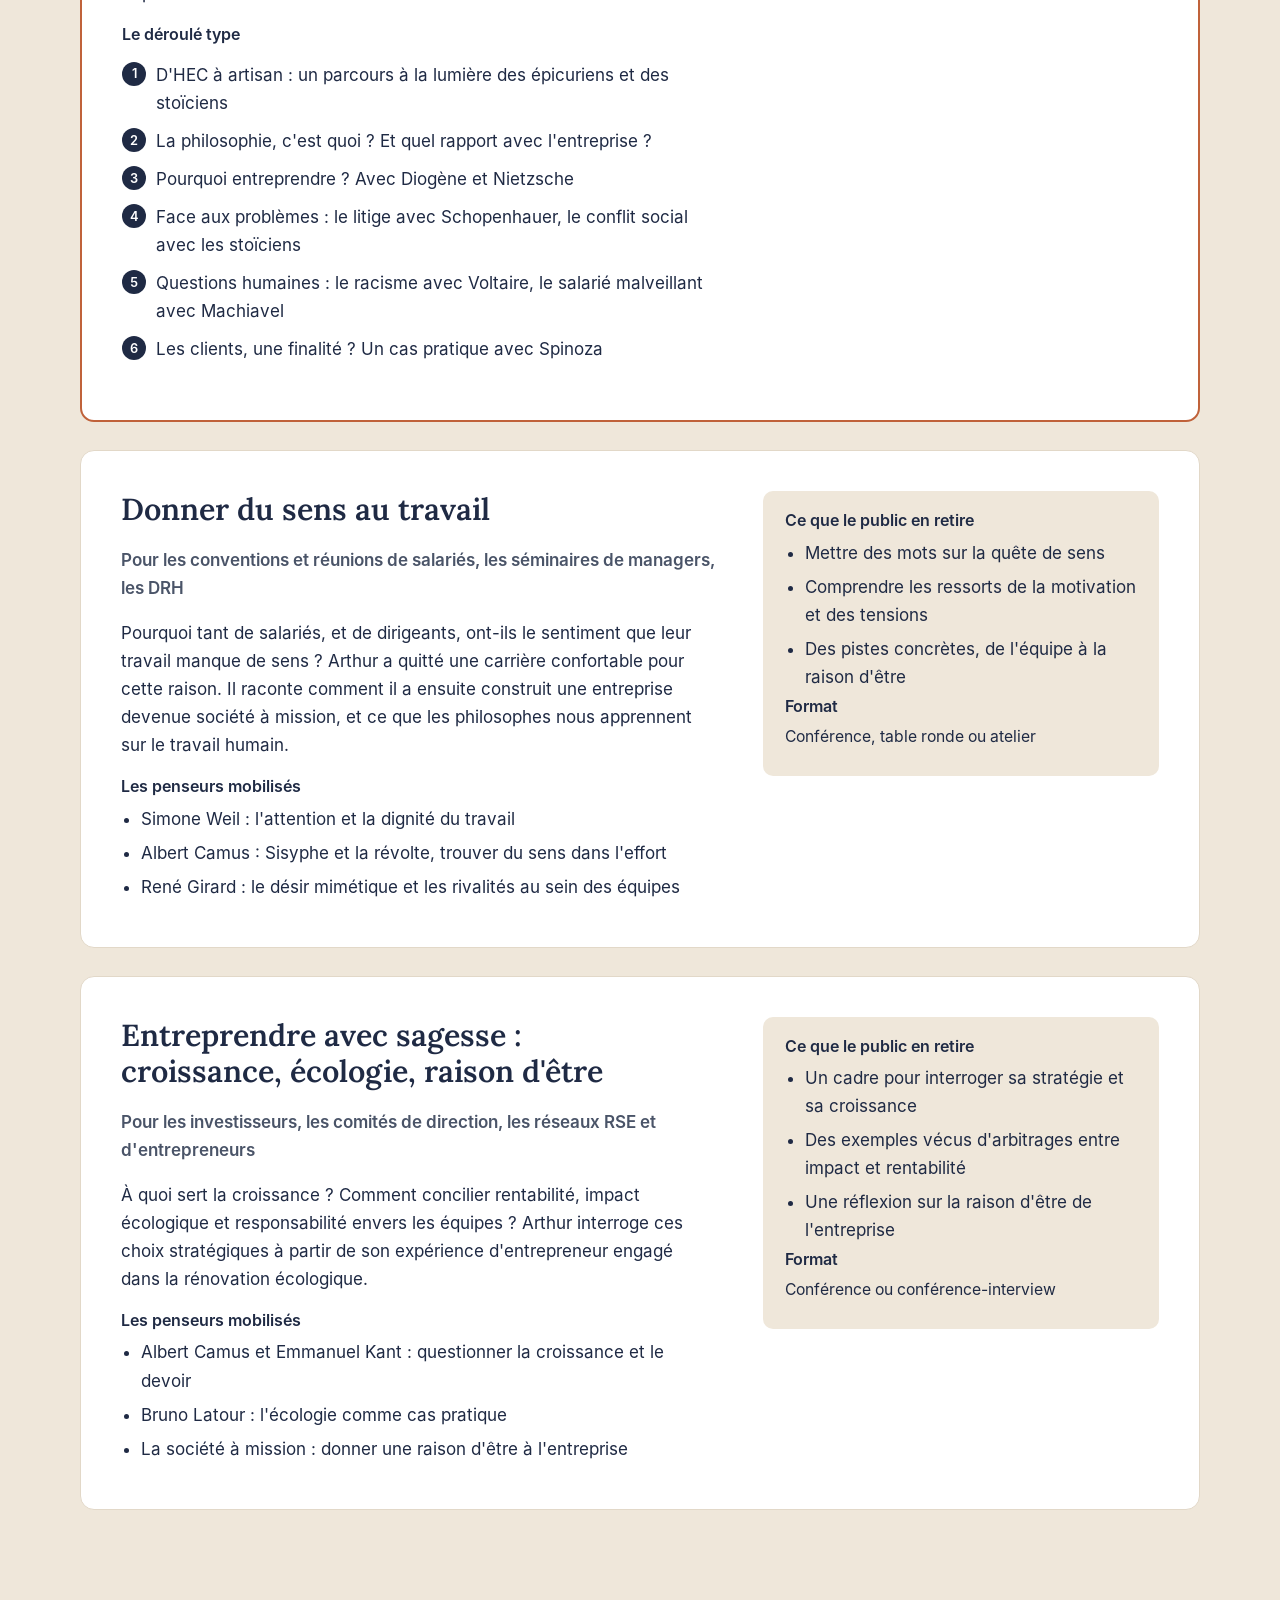
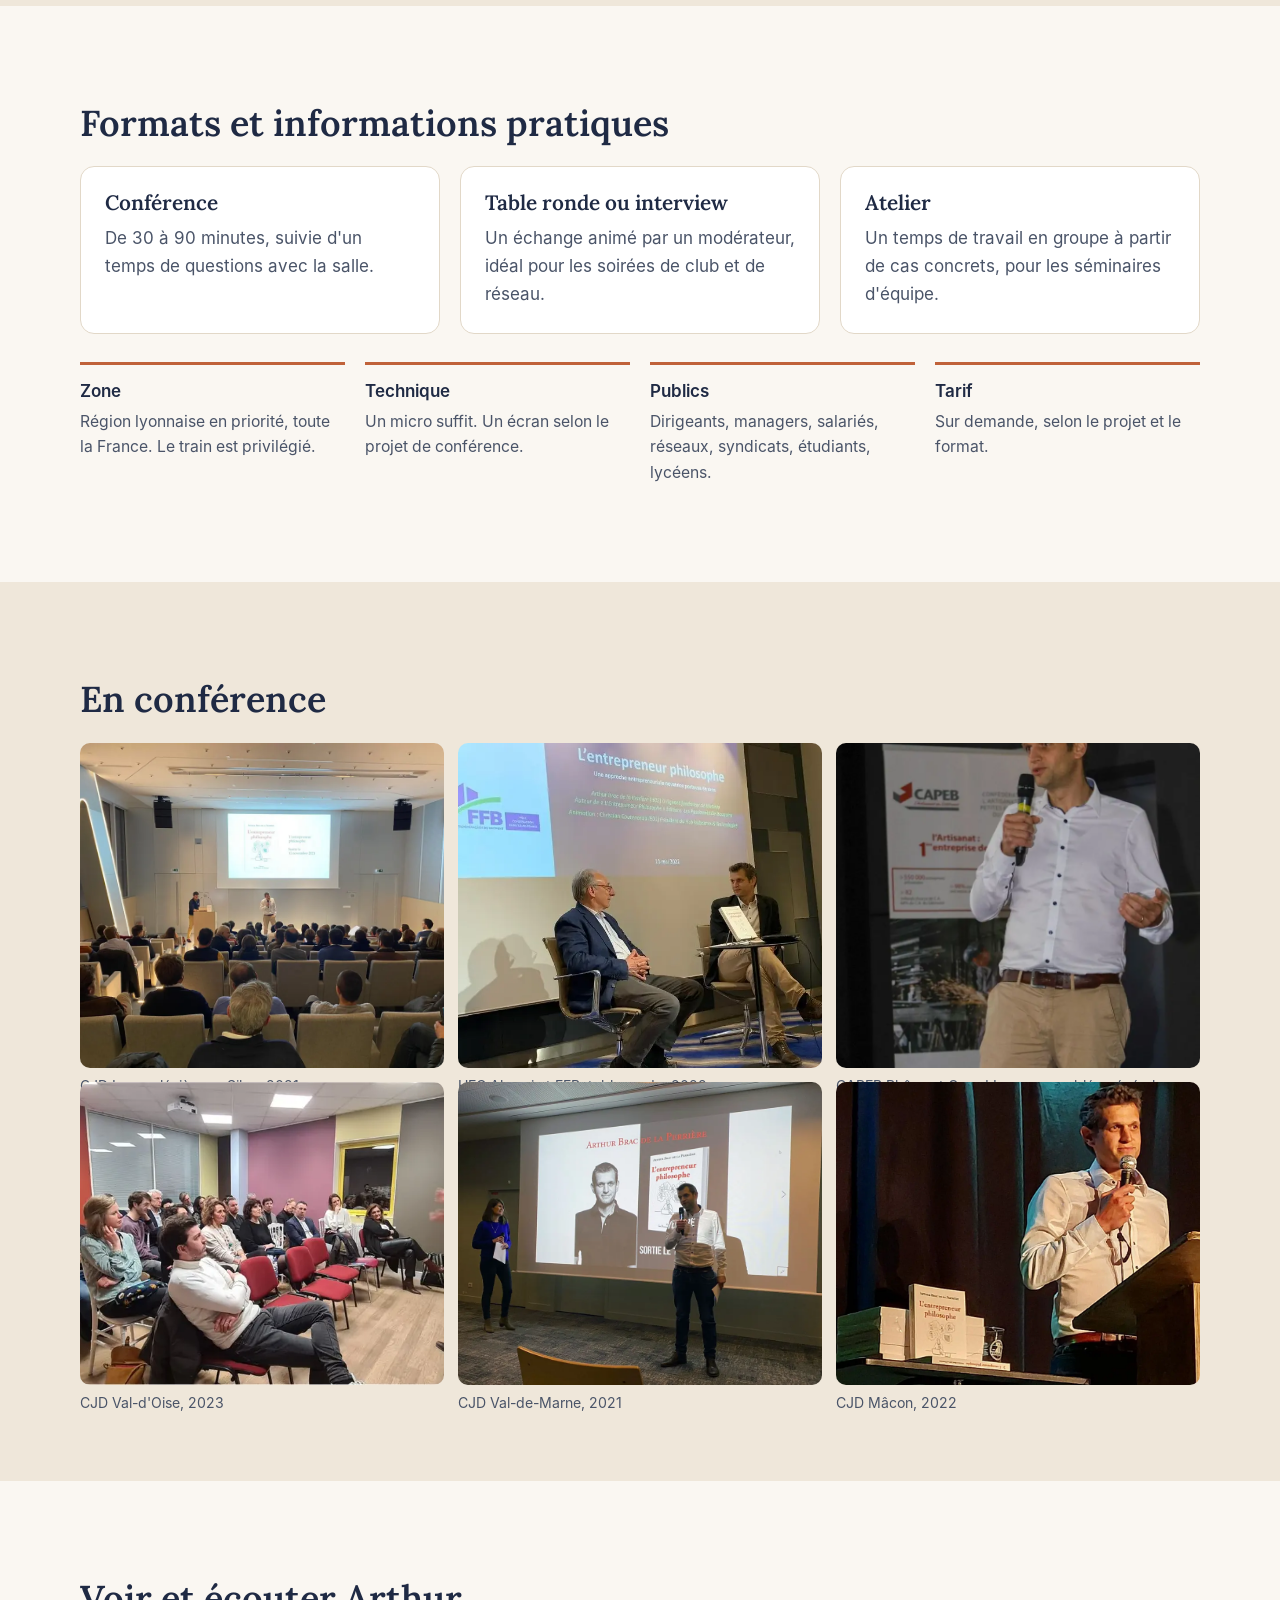
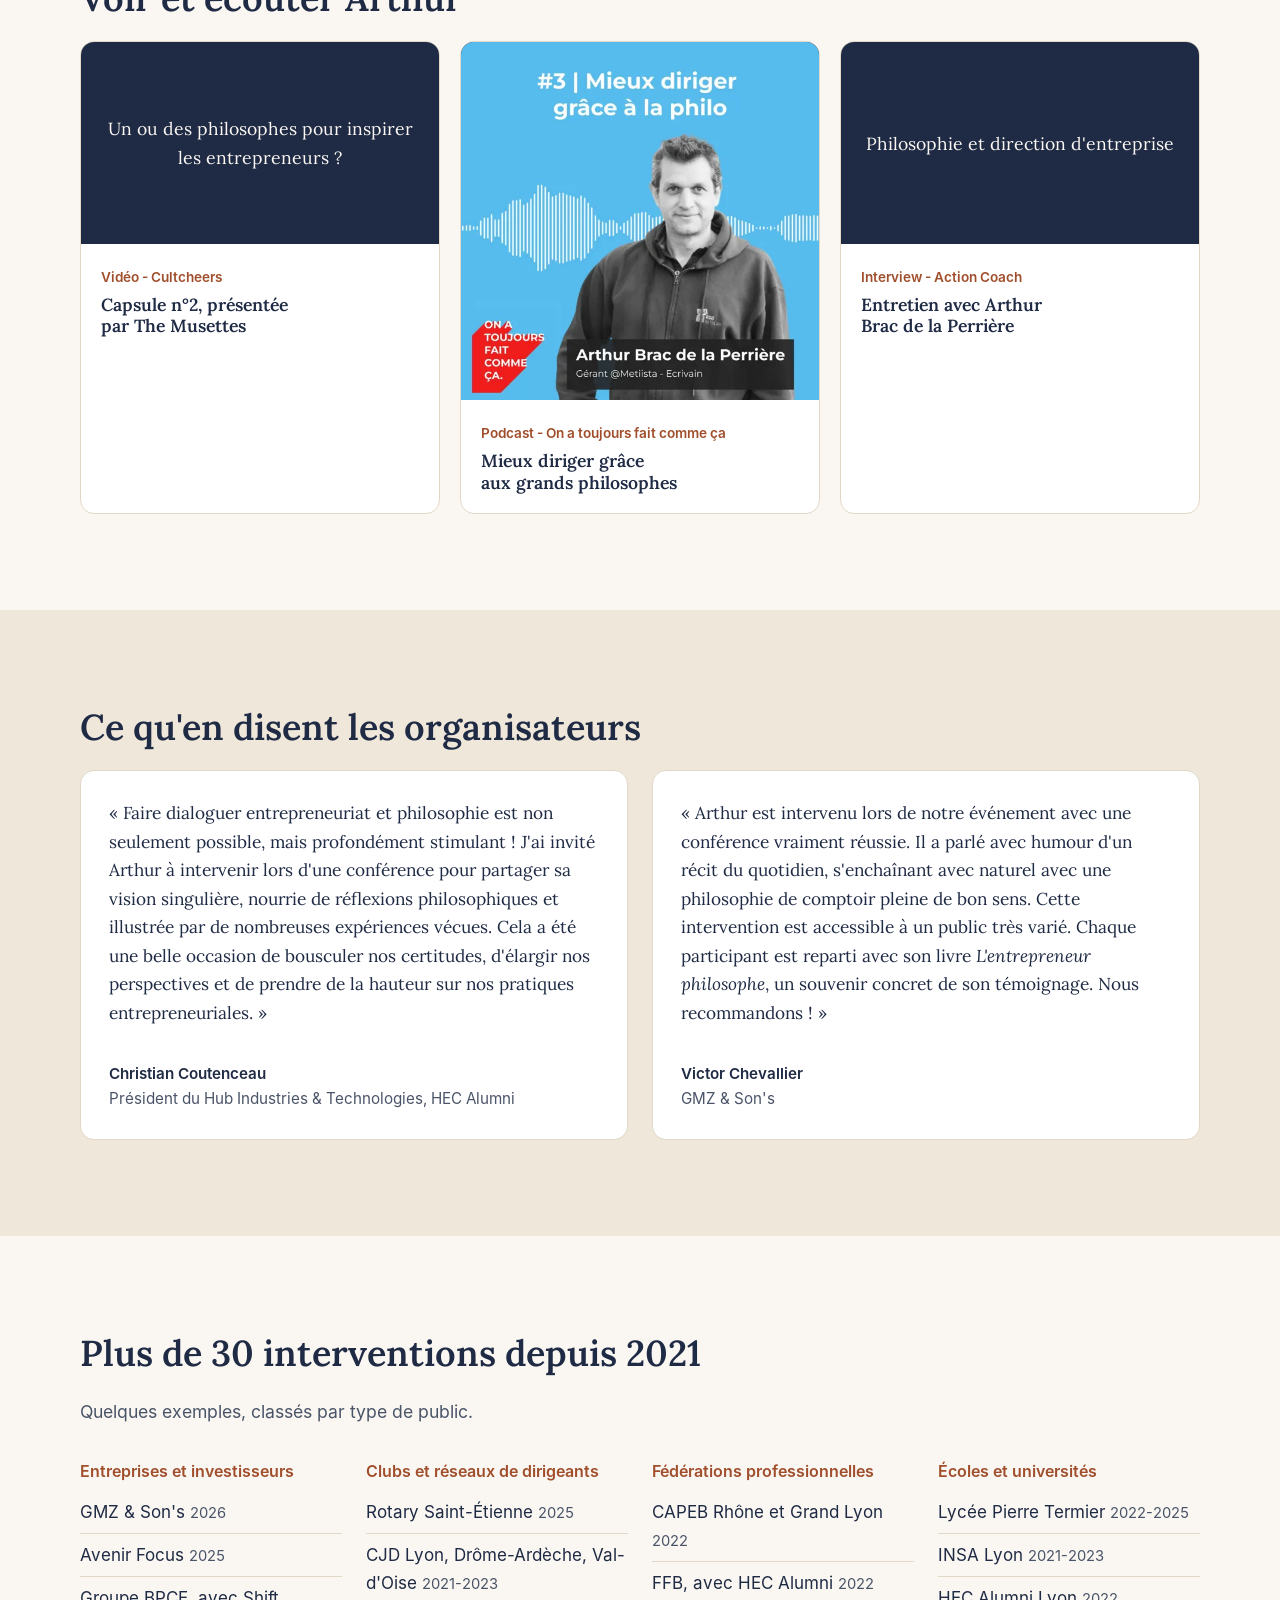
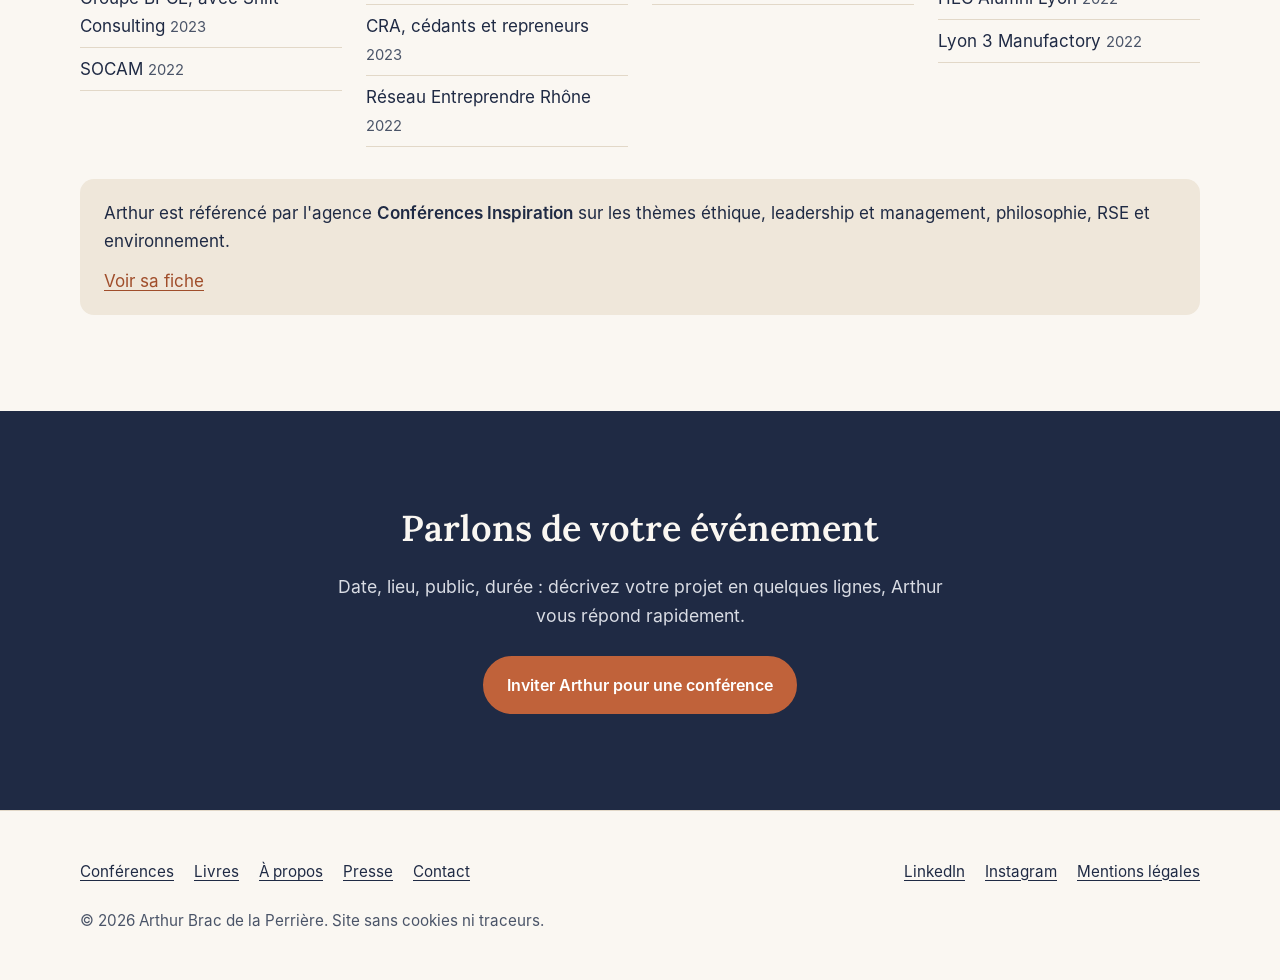
==== commit 152d7db6: "Conférences : légendes CJD Mâcon et Val-de-Marne" ====
--- a/conferences/index.html
+++ b/conferences/index.html
@@ -224,12 +224,12 @@
             <figcaption>CJD Val-d'Oise, 2023</figcaption>
           </figure>
           <figure>
-            <img src="../assets/img/conferences/conference-ecran-presentation-1000.webp" alt="Arthur Brac de la Perrière présenté au public avant sa conférence" width="1000" height="770" loading="lazy">
-            <figcaption>Présentation de L'entrepreneur philosophe</figcaption>
-          </figure>
-          <figure>
-            <img src="../assets/img/conferences/conference-scene-pupitre-1000.webp" alt="Arthur Brac de la Perrière sur scène, micro en main, à côté de ses livres" width="1000" height="1334" loading="lazy" style="object-position: center 25%">
-            <figcaption>Conférence et dédicace</figcaption>
+            <img src="../assets/img/conferences/conference-ecran-presentation-1000.webp" alt="Arthur Brac de la Perrière présenté au public du CJD Val-de-Marne" width="1000" height="770" loading="lazy">
+            <figcaption>CJD Val-de-Marne, 2021</figcaption>
+          </figure>
+          <figure>
+            <img src="../assets/img/conferences/conference-scene-pupitre-1000.webp" alt="Arthur Brac de la Perrière sur scène au CJD Mâcon, micro en main, à côté de ses livres" width="1000" height="1334" loading="lazy" style="object-position: center 25%">
+            <figcaption>CJD Mâcon, 2022</figcaption>
           </figure>
         </div>
       </div>
